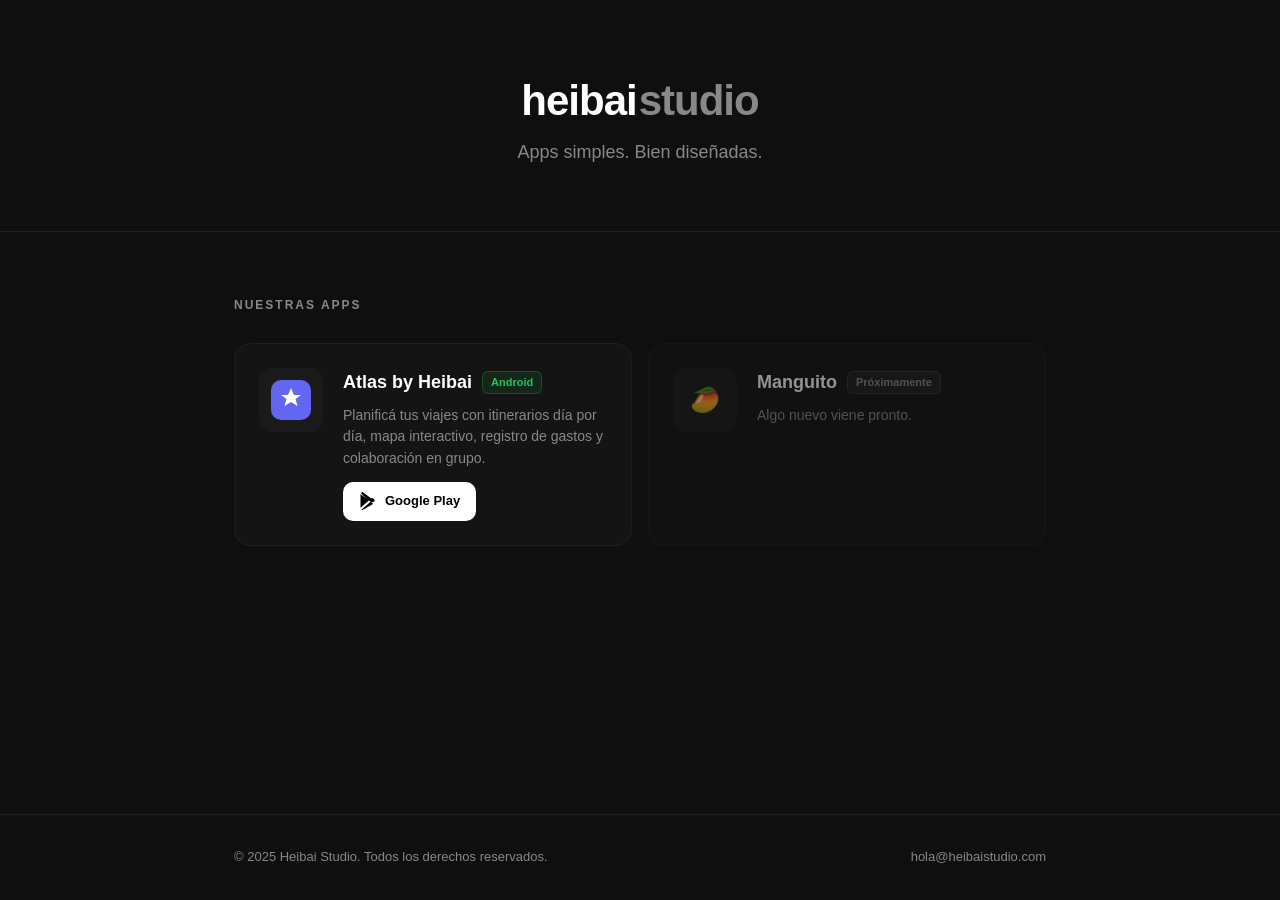
==== index.html @ 9517fcfe "Add index.html — studio landing page" ====
<!DOCTYPE html>
<html lang="es">
<head>
  <meta charset="UTF-8" />
  <meta name="viewport" content="width=device-width, initial-scale=1.0" />
  <title>Heibai Studio — Apps that travel with you</title>
  <meta name="description" content="Heibai Studio crea apps móviles simples y bien diseñadas. Conocé Atlas, el planificador de viajes para Android." />
  <meta property="og:title" content="Heibai Studio" />
  <meta property="og:description" content="Apps simples y bien diseñadas." />
  <meta property="og:type" content="website" />
  <meta property="og:url" content="https://heibaistudio.com" />
  <link rel="stylesheet" href="style.css" />
</head>
<body>

  <!-- HEADER -->
  <header class="header">
    <div class="container">
      <div class="wordmark">
        <span class="wordmark-heibai">heibai</span><span class="wordmark-studio">studio</span>
      </div>
      <p class="tagline">Apps simples. Bien diseñadas.</p>
    </div>
  </header>

  <!-- APPS -->
  <main class="main">
    <div class="container">

      <h2 class="section-label">Nuestras apps</h2>

      <div class="apps-grid">

        <!-- Atlas -->
        <div class="app-card">
          <div class="app-icon">
            <svg width="40" height="40" viewBox="0 0 40 40" fill="none" xmlns="http://www.w3.org/2000/svg">
              <rect width="40" height="40" rx="10" fill="#6366f1"/>
              <path d="M20 8l3 7h7l-5.5 4 2 7L20 22l-6.5 4 2-7L10 15h7l3-7z" fill="white"/>
            </svg>
          </div>
          <div class="app-info">
            <div class="app-header">
              <h3 class="app-name">Atlas by Heibai</h3>
              <span class="app-badge">Android</span>
            </div>
            <p class="app-desc">Planificá tus viajes con itinerarios día por día, mapa interactivo, registro de gastos y colaboración en grupo.</p>
            <a
              class="play-btn"
              href="https://play.google.com/store/apps/details?id=com.heibaistudio.atlas"
              target="_blank"
              rel="noopener noreferrer"
            >
              <svg width="18" height="18" viewBox="0 0 24 24" fill="currentColor">
                <path d="M3.18 23.76c.3.17.64.24.98.24.35 0 .7-.1 1.01-.28l13.54-7.84-3.09-3.09-12.44 10.97zm-1.1-20.9C2.03 3.2 2 3.55 2 3.9v16.2c0 .35.03.7.08 1.03l11.5-10.04L2.08 2.86zM20.43 9.6L17.7 8.06l-3.37 2.94 3.37 2.94 2.76-1.6c.79-.46.79-1.22-.03-1.74zm-17.25-7.3l12.44 10.97 3.09-3.09L5.17.34C4.86.16 4.51.06 4.16.06c-.34 0-.68.07-.98.24z"/>
              </svg>
              Google Play
            </a>
          </div>
        </div>

        <!-- Manguito — coming soon -->
        <div class="app-card app-card--soon">
          <div class="app-icon app-icon--dark">
            <span style="font-size:24px">🥭</span>
          </div>
          <div class="app-info">
            <div class="app-header">
              <h3 class="app-name">Manguito</h3>
              <span class="app-badge app-badge--soon">Próximamente</span>
            </div>
            <p class="app-desc">Algo nuevo viene pronto.</p>
          </div>
        </div>

      </div>
    </div>
  </main>

  <!-- FOOTER -->
  <footer class="footer">
    <div class="container footer-inner">
      <p class="footer-copy">&copy; 2025 Heibai Studio. Todos los derechos reservados.</p>
      <a class="footer-email" href="mailto:hola@heibaistudio.com">hola@heibaistudio.com</a>
    </div>
  </footer>

</body>
</html>
---- style.css ----
/* ── Reset ──────────────────────────────────────────────────── */
*, *::before, *::after { box-sizing: border-box; margin: 0; padding: 0; }

/* ── Base ───────────────────────────────────────────────────── */
:root {
  --bg:       #0f0f0f;
  --bg-card:  #141414;
  --bg-card2: #1a1a1a;
  --border:   #1e1e1e;
  --border2:  #2a2a2a;
  --text:     #ffffff;
  --muted:    #888888;
  --accent:   #6366f1;
  --accent-2: #a5b4fc;
  --green:    #22c55e;
  --radius:   16px;
}

html { scroll-behavior: smooth; }

body {
  background-color: var(--bg);
  color: var(--text);
  font-family: -apple-system, BlinkMacSystemFont, 'Segoe UI', Roboto, Helvetica, Arial, sans-serif;
  font-size: 16px;
  line-height: 1.6;
  min-height: 100vh;
  display: flex;
  flex-direction: column;
}

.container {
  width: 100%;
  max-width: 860px;
  margin: 0 auto;
  padding: 0 24px;
}

/* ── Header ─────────────────────────────────────────────────── */
.header {
  padding: 80px 0 64px;
  text-align: center;
  border-bottom: 1px solid var(--border);
}

.wordmark {
  font-size: 42px;
  font-weight: 800;
  letter-spacing: -1px;
  line-height: 1;
  margin-bottom: 16px;
}

.wordmark-heibai {
  color: var(--text);
}

.wordmark-studio {
  color: var(--muted);
  margin-left: 2px;
}

.tagline {
  font-size: 18px;
  color: var(--muted);
  font-weight: 400;
}

/* ── Main ───────────────────────────────────────────────────── */
.main {
  flex: 1;
  padding: 64px 0;
}

.section-label {
  font-size: 12px;
  font-weight: 700;
  text-transform: uppercase;
  letter-spacing: 2px;
  color: var(--muted);
  margin-bottom: 28px;
}

/* ── Apps grid ──────────────────────────────────────────────── */
.apps-grid {
  display: grid;
  grid-template-columns: repeat(auto-fill, minmax(360px, 1fr));
  gap: 16px;
}

@media (max-width: 520px) {
  .apps-grid {
    grid-template-columns: 1fr;
  }
}

/* ── App card ───────────────────────────────────────────────── */
.app-card {
  background: var(--bg-card);
  border: 1px solid var(--border);
  border-radius: var(--radius);
  padding: 24px;
  display: flex;
  gap: 20px;
  align-items: flex-start;
  transition: border-color 0.2s;
}

.app-card:hover {
  border-color: var(--border2);
}

.app-card--soon {
  opacity: 0.55;
}

/* ── App icon ───────────────────────────────────────────────── */
.app-icon {
  width: 64px;
  height: 64px;
  border-radius: 14px;
  overflow: hidden;
  flex-shrink: 0;
  display: flex;
  align-items: center;
  justify-content: center;
  background: #1a1a1a;
}

.app-icon svg {
  width: 40px;
  height: 40px;
}

/* ── App info ───────────────────────────────────────────────── */
.app-info {
  flex: 1;
  display: flex;
  flex-direction: column;
  gap: 8px;
}

.app-header {
  display: flex;
  align-items: center;
  gap: 10px;
  flex-wrap: wrap;
}

.app-name {
  font-size: 18px;
  font-weight: 700;
  color: var(--text);
}

.app-badge {
  font-size: 11px;
  font-weight: 600;
  color: var(--green);
  background: rgba(34, 197, 94, 0.1);
  border: 1px solid rgba(34, 197, 94, 0.25);
  border-radius: 6px;
  padding: 2px 8px;
}

.app-badge--soon {
  color: var(--muted);
  background: rgba(136, 136, 136, 0.1);
  border-color: rgba(136, 136, 136, 0.2);
}

.app-desc {
  font-size: 14px;
  color: var(--muted);
  line-height: 1.55;
}

/* ── Play Store button ──────────────────────────────────────── */
.play-btn {
  display: inline-flex;
  align-items: center;
  gap: 8px;
  background: var(--text);
  color: #000;
  font-size: 13px;
  font-weight: 700;
  text-decoration: none;
  border-radius: 10px;
  padding: 9px 16px;
  margin-top: 4px;
  align-self: flex-start;
  transition: opacity 0.15s;
}

.play-btn:hover {
  opacity: 0.88;
}

/* ── Footer ─────────────────────────────────────────────────── */
.footer {
  border-top: 1px solid var(--border);
  padding: 32px 0;
}

.footer .container {
  display: flex;
  align-items: center;
  justify-content: space-between;
  flex-wrap: wrap;
  gap: 12px;
}

.footer-copy {
  font-size: 13px;
  color: var(--muted);
}

.footer-email {
  font-size: 13px;
  color: var(--muted);
  text-decoration: none;
  transition: color 0.15s;
}

.footer-email:hover {
  color: var(--text);
}
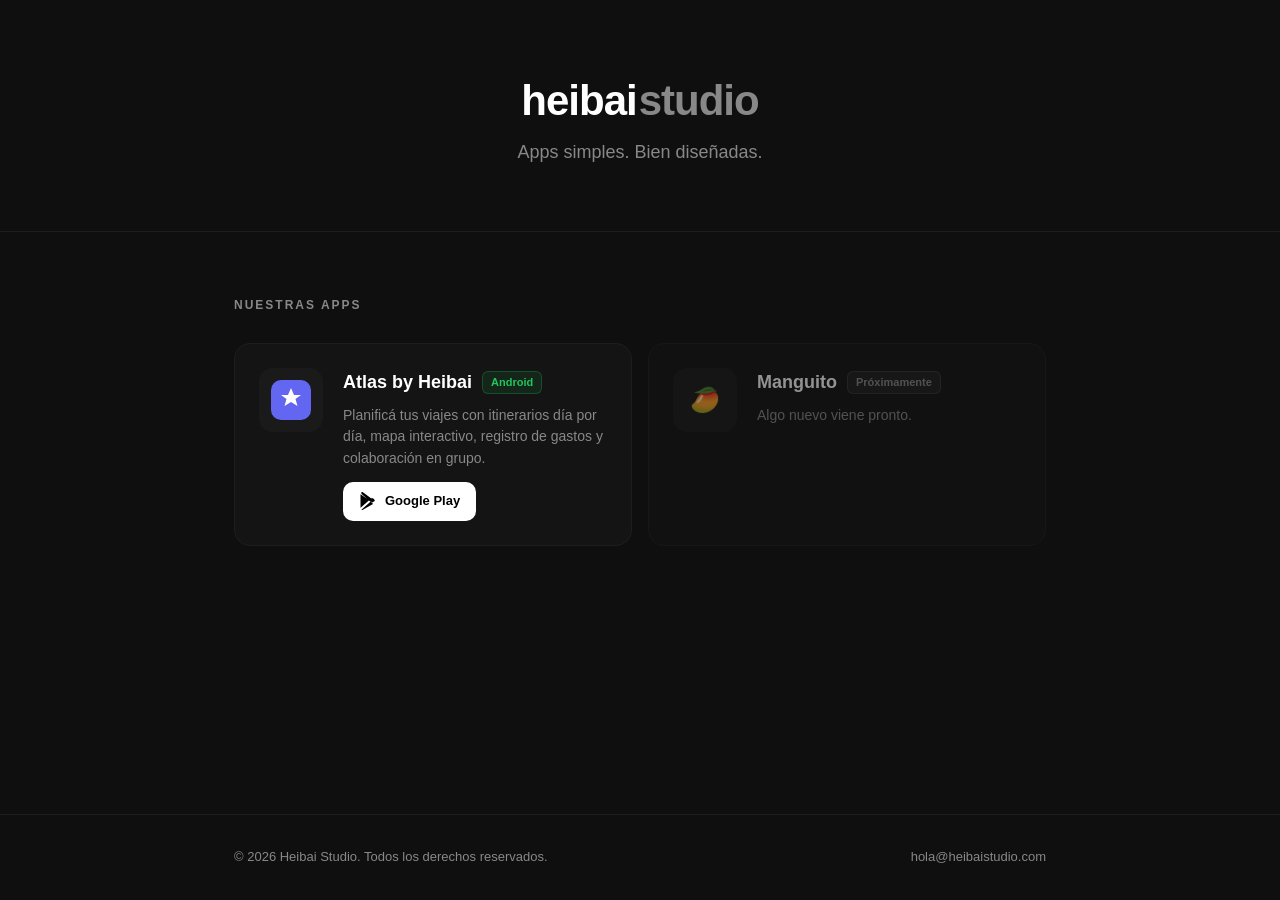
==== commit 0adc3933: "Fix copyright year 2025 → 2026" ====
--- a/index.html
+++ b/index.html
@@ -80,7 +80,7 @@
   <!-- FOOTER -->
   <footer class="footer">
     <div class="container footer-inner">
-      <p class="footer-copy">&copy; 2025 Heibai Studio. Todos los derechos reservados.</p>
+      <p class="footer-copy">&copy; 2026 Heibai Studio. Todos los derechos reservados.</p>
       <a class="footer-email" href="mailto:hola@heibaistudio.com">hola@heibaistudio.com</a>
     </div>
   </footer>
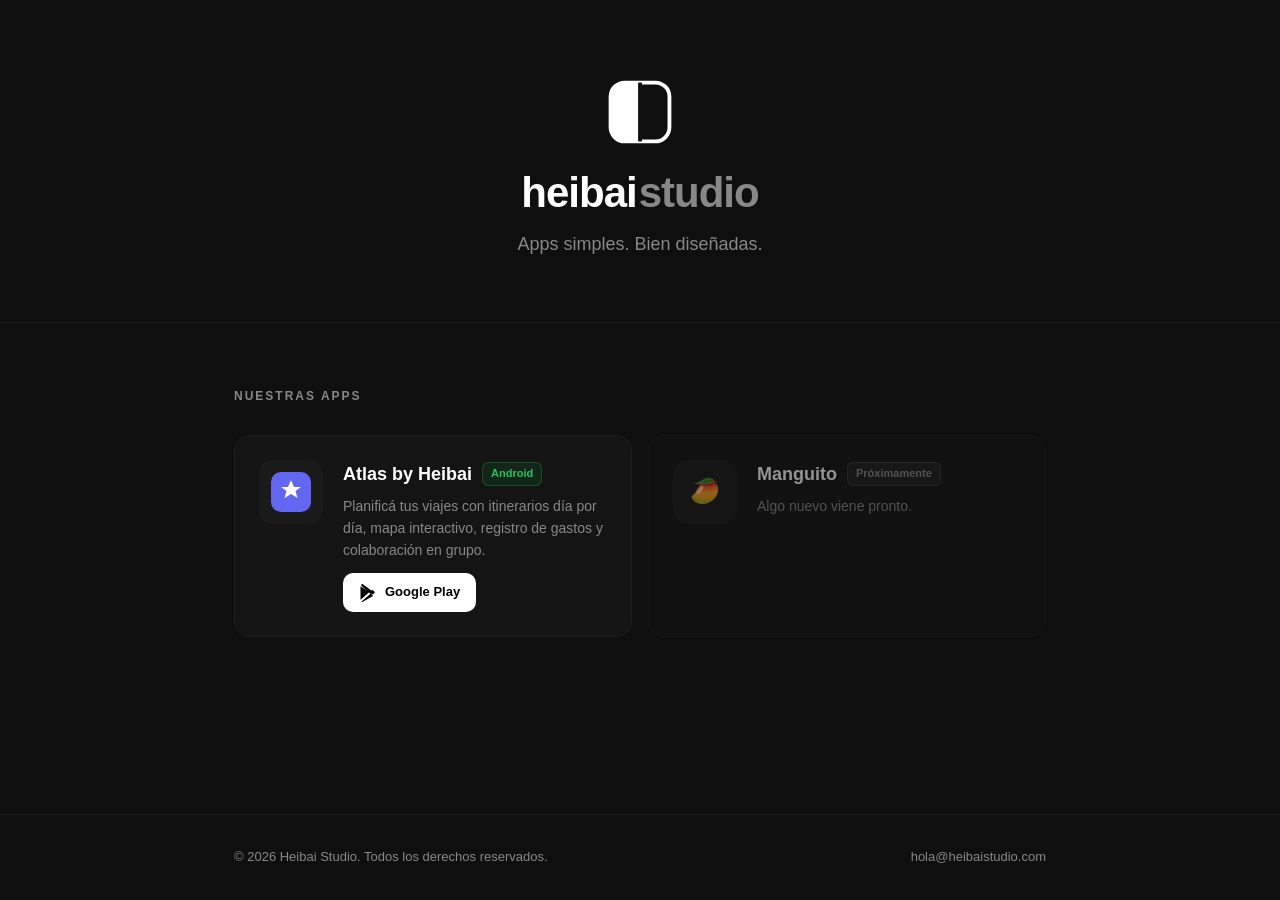
==== commit 993740a5: "Add Heibai Studio logo (black/white split mark)" ====
--- a/index.html
+++ b/index.html
@@ -9,6 +9,7 @@
   <meta property="og:description" content="Apps simples y bien diseñadas." />
   <meta property="og:type" content="website" />
   <meta property="og:url" content="https://heibaistudio.com" />
+  <link rel="icon" type="image/svg+xml" href="logo.svg" />
   <link rel="stylesheet" href="style.css" />
 </head>
 <body>
@@ -16,6 +17,7 @@
   <!-- HEADER -->
   <header class="header">
     <div class="container">
+      <img src="logo.svg" alt="Heibai Studio" class="logo-mark" />
       <div class="wordmark">
         <span class="wordmark-heibai">heibai</span><span class="wordmark-studio">studio</span>
       </div>
--- a/style.css
+++ b/style.css
@@ -43,6 +43,12 @@
   border-bottom: 1px solid var(--border);
 }
 
+.logo-mark {
+  width: 64px;
+  height: 64px;
+  margin-bottom: 20px;
+}
+
 .wordmark {
   font-size: 42px;
   font-weight: 800;
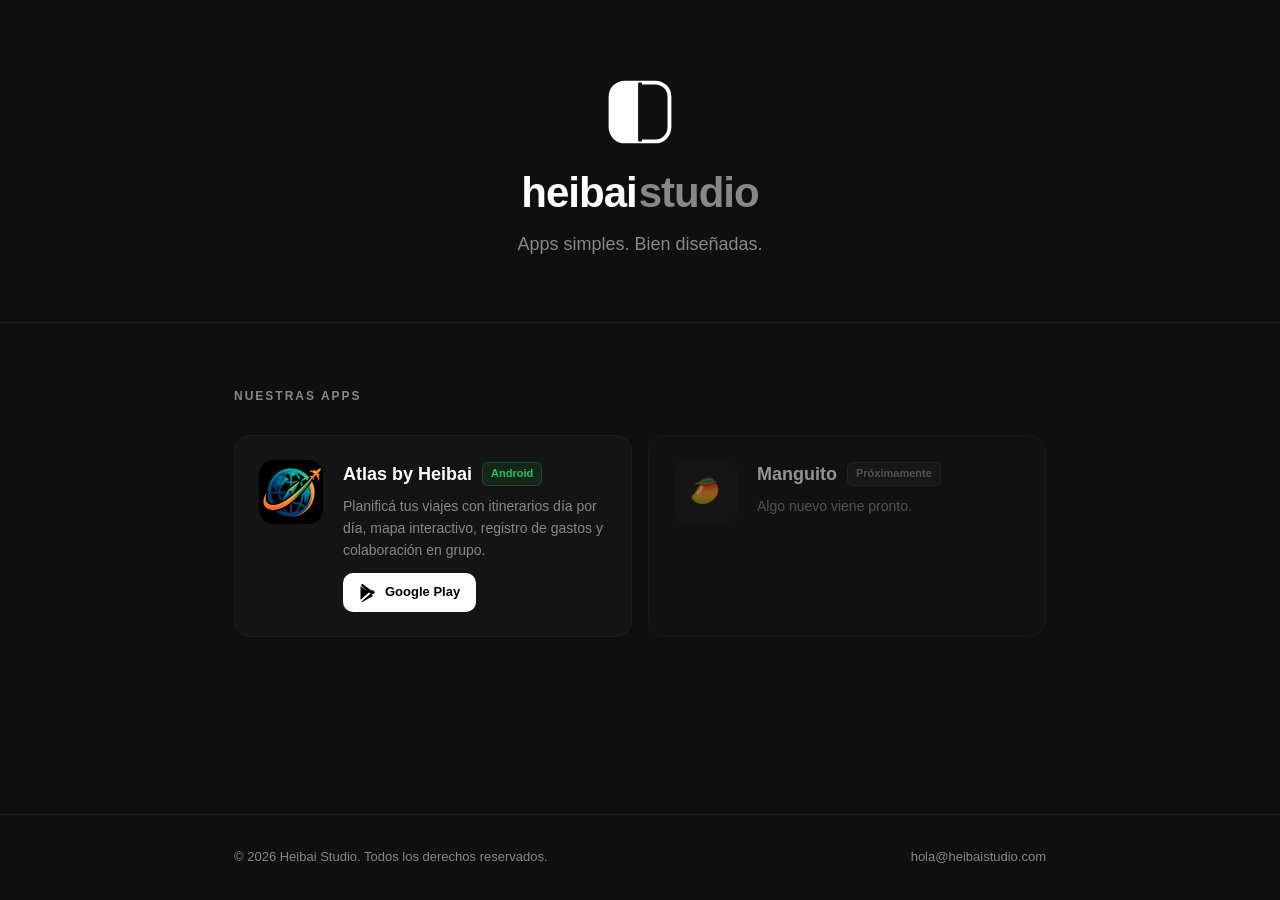
==== commit 843e90c5: "Use real Atlas icon instead of placeholder SVG" ====
--- a/index.html
+++ b/index.html
@@ -35,11 +35,8 @@
 
         <!-- Atlas -->
         <div class="app-card">
-          <div class="app-icon">
-            <svg width="40" height="40" viewBox="0 0 40 40" fill="none" xmlns="http://www.w3.org/2000/svg">
-              <rect width="40" height="40" rx="10" fill="#6366f1"/>
-              <path d="M20 8l3 7h7l-5.5 4 2 7L20 22l-6.5 4 2-7L10 15h7l3-7z" fill="white"/>
-            </svg>
+          <div class="app-icon app-icon--img">
+            <img src="atlas-icon.png" alt="Atlas icon" />
           </div>
           <div class="app-info">
             <div class="app-header">
--- a/style.css
+++ b/style.css
@@ -138,6 +138,18 @@
   height: 40px;
 }
 
+.app-icon--img {
+  padding: 0;
+  overflow: hidden;
+}
+
+.app-icon--img img {
+  width: 64px;
+  height: 64px;
+  object-fit: cover;
+  border-radius: 14px;
+}
+
 /* ── App info ───────────────────────────────────────────────── */
 .app-info {
   flex: 1;
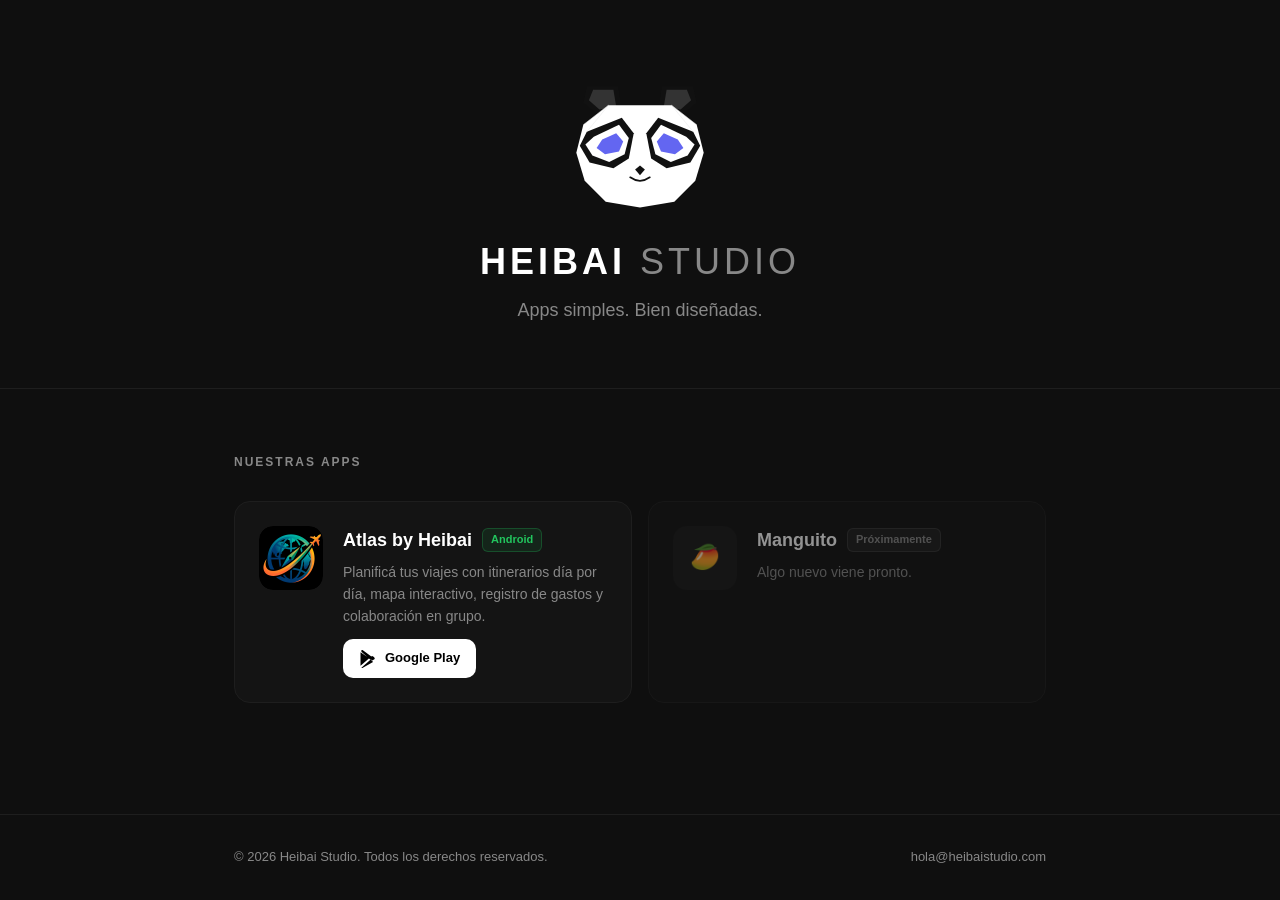
==== commit e9b63793: "Geometric low-poly panda logo + HEIBAI STUDIO wordmark style" ====
--- a/index.html
+++ b/index.html
@@ -19,7 +19,7 @@
     <div class="container">
       <img src="logo.svg" alt="Heibai Studio" class="logo-mark" />
       <div class="wordmark">
-        <span class="wordmark-heibai">heibai</span><span class="wordmark-studio">studio</span>
+        <span class="wordmark-heibai">HEIBAI</span> <span class="wordmark-studio">STUDIO</span>
       </div>
       <p class="tagline">Apps simples. Bien diseñadas.</p>
     </div>
--- a/style.css
+++ b/style.css
@@ -44,17 +44,18 @@
 }
 
 .logo-mark {
-  width: 64px;
-  height: 64px;
-  margin-bottom: 20px;
+  width: 140px;
+  height: 140px;
+  margin-bottom: 16px;
 }
 
 .wordmark {
-  font-size: 42px;
+  font-size: 36px;
   font-weight: 800;
-  letter-spacing: -1px;
+  letter-spacing: 4px;
   line-height: 1;
   margin-bottom: 16px;
+  text-transform: uppercase;
 }
 
 .wordmark-heibai {
@@ -63,7 +64,7 @@
 
 .wordmark-studio {
   color: var(--muted);
-  margin-left: 2px;
+  font-weight: 400;
 }
 
 .tagline {
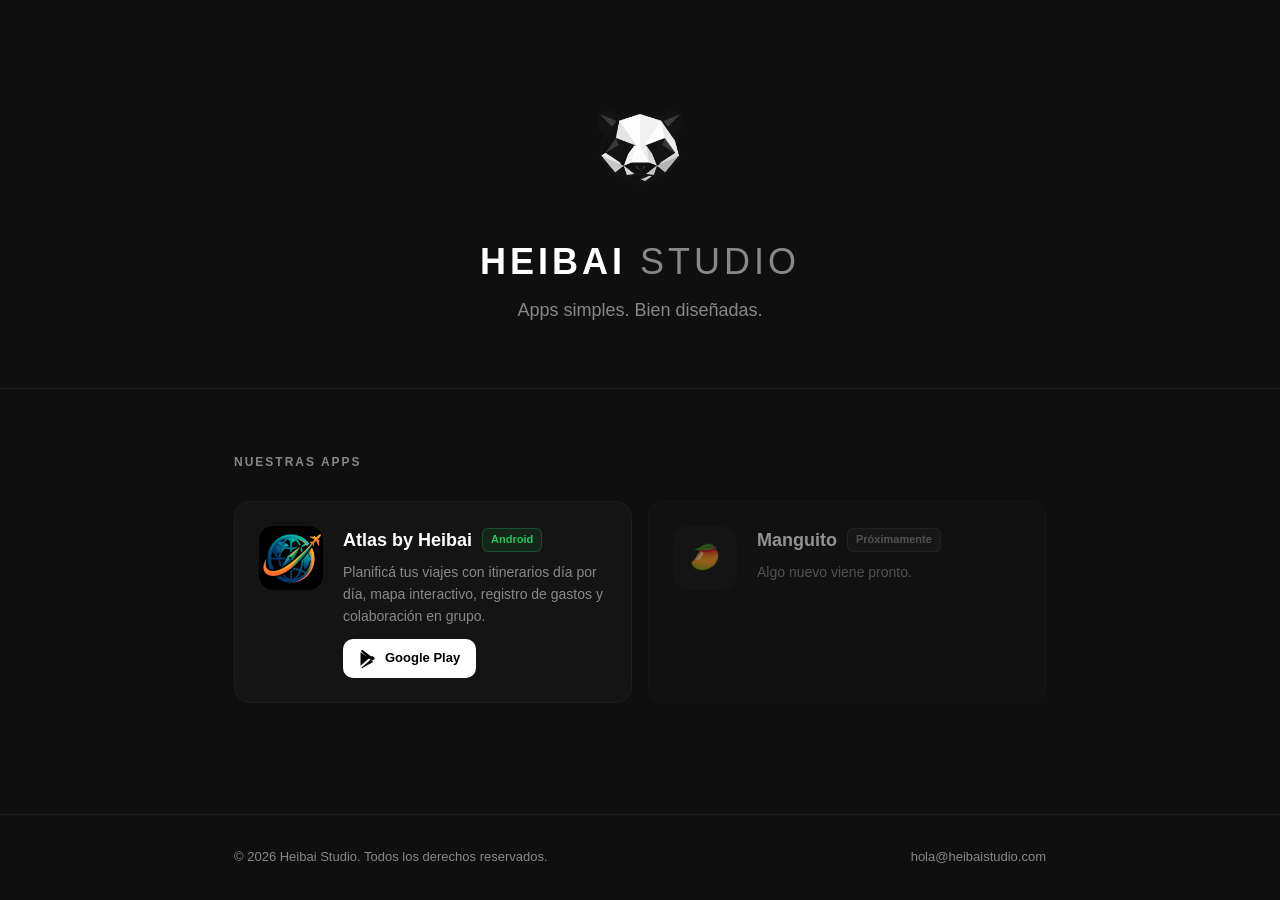
==== commit c0f2cd59: "Use real panda logo (PNG), remove placeholder SVG" ====
--- a/index.html
+++ b/index.html
@@ -9,7 +9,7 @@
   <meta property="og:description" content="Apps simples y bien diseñadas." />
   <meta property="og:type" content="website" />
   <meta property="og:url" content="https://heibaistudio.com" />
-  <link rel="icon" type="image/svg+xml" href="logo.svg" />
+  <link rel="icon" type="image/png" href="logo.png" />
   <link rel="stylesheet" href="style.css" />
 </head>
 <body>
@@ -17,7 +17,7 @@
   <!-- HEADER -->
   <header class="header">
     <div class="container">
-      <img src="logo.svg" alt="Heibai Studio" class="logo-mark" />
+      <img src="logo.png" alt="Heibai Studio" class="logo-mark" />
       <div class="wordmark">
         <span class="wordmark-heibai">HEIBAI</span> <span class="wordmark-studio">STUDIO</span>
       </div>
--- a/style.css
+++ b/style.css
@@ -47,6 +47,7 @@
   width: 140px;
   height: 140px;
   margin-bottom: 16px;
+  mix-blend-mode: screen;
 }
 
 .wordmark {
